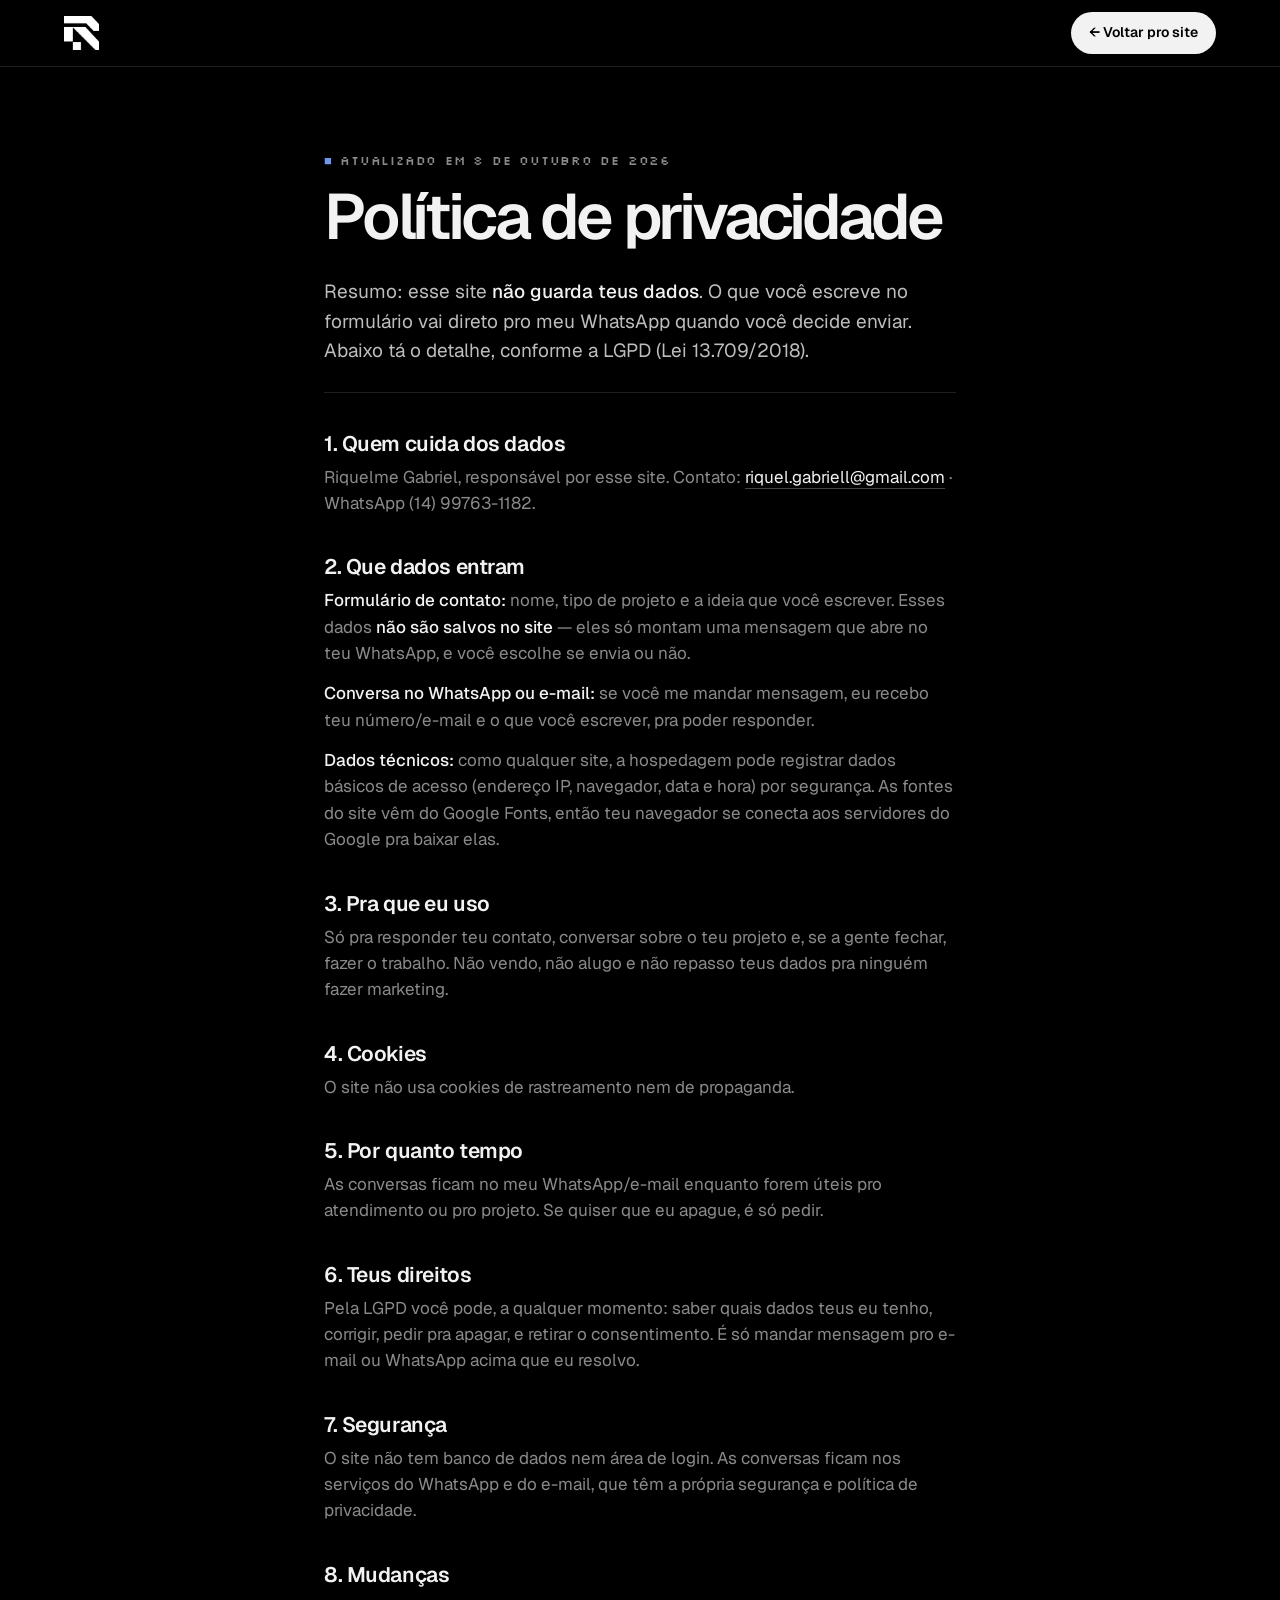
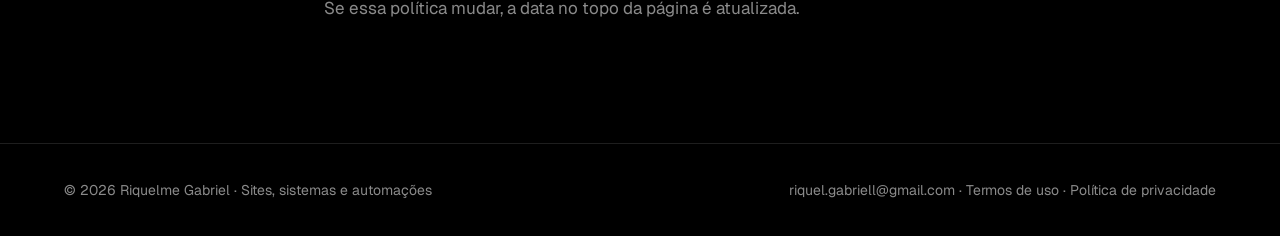
==== privacidade.html @ c4161db2 "Portfólio Riquelme Gabriel Co-Authored-By: Claude Opus 5.5 <noreply@anthropic.com>" ====
<!doctype html>
<html lang="pt-BR">
<head>
  <meta charset="utf-8">
  <meta name="viewport" content="width=device-width, initial-scale=1">
  <title>Política de privacidade — Riquelme Gabriel</title>
  <meta name="description" content="Como o site do Riquelme Gabriel trata teus dados.">
  <meta name="theme-color" content="#000000">
  <link rel="icon" href="assets/img/favicon.svg" type="image/svg+xml">
  <link rel="preconnect" href="https://fonts.googleapis.com">
  <link rel="preconnect" href="https://fonts.gstatic.com" crossorigin>
  <link href="https://fonts.googleapis.com/css2?family=Geist:wght@300;400;500;600;700&family=Silkscreen&display=swap" rel="stylesheet">
  <link rel="stylesheet" href="assets/css/style.css">
</head>
<body>
  <header class="nav rolou">
    <a class="nav__logo" href="index.html" aria-label="Riquelme Gabriel, voltar pro site">
      <img class="nav__marca" src="assets/img/logo-r.png" alt="" width="189" height="183">
    </a>
    <a class="btn btn--pequeno" href="index.html">← Voltar pro site</a>
  </header>

  <main class="legal">
    <p class="rotulo">Atualizado em 8 de outubro de 2026</p>
    <h1>Política de privacidade</h1>

    <p class="legal__intro">Resumo: esse site <b>não guarda teus dados</b>. O que você escreve no formulário vai direto pro meu WhatsApp quando você decide enviar. Abaixo tá o detalhe, conforme a LGPD (Lei 13.709/2018).</p>

    <h2>1. Quem cuida dos dados</h2>
    <p>Riquelme Gabriel, responsável por esse site. Contato: <a href="mailto:riquel.gabriell@gmail.com">riquel.gabriell@gmail.com</a> · WhatsApp (14) 99763-1182.</p>

    <h2>2. Que dados entram</h2>
    <p><b>Formulário de contato:</b> nome, tipo de projeto e a ideia que você escrever. Esses dados <b>não são salvos no site</b> — eles só montam uma mensagem que abre no teu WhatsApp, e você escolhe se envia ou não.</p>
    <p><b>Conversa no WhatsApp ou e-mail:</b> se você me mandar mensagem, eu recebo teu número/e-mail e o que você escrever, pra poder responder.</p>
    <p><b>Dados técnicos:</b> como qualquer site, a hospedagem pode registrar dados básicos de acesso (endereço IP, navegador, data e hora) por segurança. As fontes do site vêm do Google Fonts, então teu navegador se conecta aos servidores do Google pra baixar elas.</p>

    <h2>3. Pra que eu uso</h2>
    <p>Só pra responder teu contato, conversar sobre o teu projeto e, se a gente fechar, fazer o trabalho. Não vendo, não alugo e não repasso teus dados pra ninguém fazer marketing.</p>

    <h2>4. Cookies</h2>
    <p>O site não usa cookies de rastreamento nem de propaganda.</p>

    <h2>5. Por quanto tempo</h2>
    <p>As conversas ficam no meu WhatsApp/e-mail enquanto forem úteis pro atendimento ou pro projeto. Se quiser que eu apague, é só pedir.</p>

    <h2>6. Teus direitos</h2>
    <p>Pela LGPD você pode, a qualquer momento: saber quais dados teus eu tenho, corrigir, pedir pra apagar, e retirar o consentimento. É só mandar mensagem pro e-mail ou WhatsApp acima que eu resolvo.</p>

    <h2>7. Segurança</h2>
    <p>O site não tem banco de dados nem área de login. As conversas ficam nos serviços do WhatsApp e do e-mail, que têm a própria segurança e política de privacidade.</p>

    <h2>8. Mudanças</h2>
    <p>Se essa política mudar, a data no topo da página é atualizada.</p>
  </main>

  <footer class="rodape">
    <div class="rodape__linha">
      <p>© 2026 Riquelme Gabriel · Sites, sistemas e automações</p>
      <p><a href="mailto:riquel.gabriell@gmail.com">riquel.gabriell@gmail.com</a> · <a href="termos.html">Termos de uso</a> · <a href="privacidade.html">Política de privacidade</a></p>
    </div>
  </footer>
</body>
</html>
---- assets/css/style.css ----
/* ============================================================
   Portfólio Riquelme Gabriel
   Preto de verdade + branco. Azul só em detalhe pequeno.
   ============================================================ */
/* Fonte do nome: Agraham (demo, só uso pessoal — licença comercial em hishandstudio.com) */
@font-face {
  font-family: 'Agraham';
  src: url('../fonts/Agraham.otf') format('opentype');
  font-display: swap;
}
:root {
  --fundo: #000;
  --fundo-2: #0a0a0a;
  --fundo-3: #050505;
  --texto: #f2f2f2;
  --apagado: #8a8a8a;
  --linha: #1e1e1e;
  --azul: #6f98ec;        /* só detalhe */
  --azul-medio: #3a5fb0;
  --azul-escuro: #16233f;
  --raio: 20px;
  --lado: max(20px, 5vw);
  --pixel: 'Silkscreen', ui-monospace, monospace;
  --seta: url("data:image/svg+xml,%3Csvg xmlns='http://www.w3.org/2000/svg' viewBox='0 0 7 7' shape-rendering='crispEdges'%3E%3Cpath d='M3 0h1v1H3zM4 1h1v1H4zM5 2h1v1H5zM0 3h7v1H0zM5 4h1v1H5zM4 5h1v1H4zM3 6h1v1H3z'/%3E%3C/svg%3E");
  --zap: url("data:image/svg+xml,%3Csvg xmlns='http://www.w3.org/2000/svg' viewBox='0 0 9 7' shape-rendering='crispEdges'%3E%3Cpath d='M1 0h7v1H1zM0 1h1v5H0zM8 1h1v3H8zM2 4h6v1H2zM1 5h1v1H1zM2 2h1v1H2zM4 2h1v1H4zM6 2h1v1H6z'/%3E%3C/svg%3E");
}

*, *::before, *::after { box-sizing: border-box; }
html { scroll-behavior: smooth; -webkit-text-size-adjust: 100%; }
body {
  margin: 0;
  background: var(--fundo);
  color: var(--texto);
  font-family: 'Geist', system-ui, -apple-system, 'Segoe UI', sans-serif;
  font-size: 17px;
  line-height: 1.55;
  -webkit-font-smoothing: antialiased;
  overflow-x: hidden;
}
img { max-width: 100%; display: block; }
a { color: inherit; text-decoration: none; }
h1, h2, h3 { margin: 0; font-weight: 600; letter-spacing: -0.04em; line-height: 1; }
p { margin: 0; }
::selection { background: var(--texto); color: #000; }
:focus-visible { outline: 2px solid var(--texto); outline-offset: 3px; }

.sr-only {
  position: absolute; width: 1px; height: 1px; overflow: hidden;
  clip: rect(0 0 0 0); white-space: nowrap;
}

.rotulo {
  font-family: var(--pixel);
  font-size: 13px;
  letter-spacing: 0.06em;
  text-transform: uppercase;
  color: var(--apagado);
  margin-bottom: 18px;
}
.rotulo::before { content: '■ '; color: var(--azul); }

/* ---------- Botões ---------- */
.btn {
  display: inline-flex; align-items: center; gap: 12px;
  background: var(--texto);
  color: #000;
  font-weight: 600;
  border-radius: 999px;
  padding: 12px 20px;
  font-size: 15px;
  white-space: nowrap;
  transition: transform .25s, box-shadow .25s, background .25s;
}
.btn:hover { transform: translateY(-2px); background: #fff; box-shadow: 0 10px 40px -10px rgba(255, 255, 255, .35); }
.btn--pequeno { padding: 10px 18px; font-size: 14px; }
.btn--grande { padding: 18px 30px; font-size: 18px; }

.seta-pixel {
  width: 14px; height: 14px; display: inline-block;
  background: currentColor;
  -webkit-mask: var(--seta) center / contain no-repeat;
          mask: var(--seta) center / contain no-repeat;
  rotate: 90deg;
}
.pixel-zap {
  width: 22px; height: 18px; display: inline-block;
  background: currentColor;
  -webkit-mask: var(--zap) center / contain no-repeat;
          mask: var(--zap) center / contain no-repeat;
}

.tags { list-style: none; display: flex; flex-wrap: wrap; gap: 6px; margin: 0; padding: 0; }
.tags li {
  font-size: 12px; color: var(--apagado);
  border: 1px solid var(--linha); border-radius: 999px;
  padding: 4px 10px;
}
.tags--grandes li { font-size: 14px; padding: 8px 14px; color: var(--texto); }

/* ---------- Nav ---------- */
.nav {
  position: fixed; inset: 0 0 auto 0; z-index: 70;
  display: flex; align-items: center; justify-content: space-between; gap: 20px;
  padding: 16px var(--lado);
  transition: background .3s, border-color .3s, padding .3s;
  border-bottom: 1px solid transparent;
}
.nav.rolou {
  background: rgba(0, 0, 0, .75);
  backdrop-filter: blur(14px);
  -webkit-backdrop-filter: blur(14px);
  border-color: var(--linha);
  padding-block: 12px;
}
.nav__logo { display: flex; align-items: center; gap: 12px; font-weight: 500; }
.nav__marca { display: block; height: 34px; width: auto; }
.pixel-logo {
  font-family: var(--pixel);
  font-size: 15px;
  background: #111;
  color: var(--texto);
  border: 1px solid #262626;
  border-radius: 8px;
  padding: 4px 7px 5px;
  line-height: 1;
}
.nav__links { display: flex; gap: 32px; font-size: 15px; color: var(--apagado); }
.nav__links a { transition: color .2s; }
.nav__links a:hover { color: var(--texto); }

/* ---------- Hero ---------- */
.hero {
  position: relative;
  min-height: 100vh;
  min-height: 100svh;
  display: grid;
  place-items: center;
  overflow: hidden;
  padding: 110px var(--lado) 90px;
  background: #000;
}
/* mármore líquido em pontinhos (assets/js/hero-fundo.js) */
.hero__fundo {
  position: absolute; inset: 0; width: 100%; height: 100%;
  opacity: 0;
  image-rendering: pixelated;
  animation: aparecer-fundo 2.5s .3s ease-out forwards;
}
.hero::after {
  content: ''; position: absolute; inset: auto 0 0 0; height: 22%;
  background: linear-gradient(to bottom, transparent, #000);
  pointer-events: none;
}
.hero__conteudo { position: relative; z-index: 2; text-align: center; display: grid; justify-items: center; }

.selo {
  display: inline-flex; align-items: center; gap: 10px;
  font-family: var(--pixel); font-size: 12px; text-transform: uppercase; letter-spacing: .05em;
  color: var(--apagado);
  border: 1px solid var(--linha);
  background: rgba(10, 10, 10, .7);
  border-radius: 999px;
  padding: 8px 14px;
  margin-bottom: 34px;
  opacity: 0; animation: aparecer .8s .1s forwards;
}
.selo__ponto { width: 8px; height: 8px; background: #57d18a; animation: piscar 1.2s steps(1) infinite; }

/* Nome na fonte Agraham.
   "Riquelme" em cima, "Gabriel" embaixo, levemente deslocados */
.hero__titulo {
  display: grid;
  font-family: 'Agraham', 'Geist', serif;
  font-size: clamp(34px, 3.8vw, 56px);
  font-weight: 400;
  letter-spacing: 0;
  line-height: 1.3;
  row-gap: .4em;
  margin-top: 6px;
  color: #fff;
}
.hero__titulo .palavra { display: block; white-space: nowrap; }
.hero__titulo .palavra--1 { translate: -0.55em 0; }
.hero__titulo .palavra--2 { translate: 0.7em 0; }
/* cada letra só acende, fora de ordem (main.js) */
.hero__titulo .letra { opacity: 0; }
.hero__titulo .letra.on { opacity: 1; }
.hero__titulo .letra.brilho { animation: brilho-letra .9s ease-out; }

.hero__sub {
  margin-top: 30px;
  font-size: clamp(16px, 1.4vw, 19px);
  color: var(--apagado);
  max-width: 34em;
  opacity: 0; animation: aparecer .9s 1.35s forwards;
}
.hero__cta { position: relative; margin-top: 108px; display: inline-block; }
.hero__cta .btn { opacity: 0; pointer-events: none; }
.hero__cta .btn.on { opacity: 1; pointer-events: auto; }
.pixel-cortina { position: absolute; pointer-events: none; z-index: 3; }

.hero__rolar {
  position: absolute; z-index: 2; bottom: 28px; left: 50%; translate: -50% 0;
  width: 24px; height: 38px; border: 2px solid #2a2a2a; border-radius: 12px;
}
.hero__rolar span {
  position: absolute; left: 50%; top: 7px; width: 4px; height: 6px; translate: -50% 0;
  background: var(--texto);
  animation: rolar 1.6s steps(4) infinite;
}

/* ---------- Gigante ---------- */
.gigante {
  padding: 14vh 0 6vh;
  overflow: hidden;
  font-size: clamp(76px, 17vw, 300px);
  font-weight: 700;
  letter-spacing: -0.07em;
  line-height: .9;
}
.gigante__linha { width: max-content; margin-inline: auto; white-space: nowrap; will-change: transform; }
/* "trabalho" vazado, só o contorno */
.gigante__linha--azul {
  color: transparent;
  -webkit-text-stroke: 1.5px #cfcfcf;
}

/* ---------- Projetos ---------- */
.projetos {
  display: grid;
  grid-template-columns: minmax(0, .8fr) minmax(0, 1.25fr);
  gap: 6vw;
  padding: 10vh var(--lado) 16vh;
}
.projetos__texto { position: sticky; top: 160px; align-self: start; }
.projetos__texto h2 { font-size: clamp(40px, 4.6vw, 72px); margin-bottom: 24px; }
.projetos__texto > p:not(.rotulo) { color: var(--apagado); max-width: 26em; }
.projetos__contador {
  margin-top: 48px !important;
  font-family: var(--pixel); font-size: 15px; color: #3a3a3a !important;
}
.projetos__contador b { color: var(--texto); font-weight: 400; font-size: 44px; }

.projetos__lista { display: grid; gap: 14vh; }

/* card: cantos retos, número + tags em cima, imagem de ponta a ponta, título embaixo */
.card {
  position: sticky;
  top: calc(150px + var(--i) * 16px);
  background: var(--fundo-2);
  border: 1px solid var(--linha);
  border-radius: 0;
  transform-origin: 50% 0;
  transform: scale(calc(1 - var(--cobre, 0) * .06));
  filter: brightness(calc(1 - var(--cobre, 0) * .55));
  box-shadow: 0 -24px 60px -10px rgba(0, 0, 0, .9);
}
.card__topo {
  display: flex; align-items: center; justify-content: space-between; gap: 16px;
  padding: 14px 18px;
  border-bottom: 1px solid var(--linha);
}
.card__num { font-family: var(--pixel); font-size: 13px; color: var(--apagado); }
.card__topo .tags li { border-radius: 0; }
.card__img { overflow: hidden; background: #000; border-bottom: 1px solid var(--linha); }
.card img {
  width: 100%; height: auto; aspect-ratio: 16 / 10; max-height: 50vh;
  object-fit: cover; object-position: top;
  transition: transform .8s cubic-bezier(.2, .8, .2, 1);
}
.card:hover img { transform: scale(1.03); }
.card__base {
  display: flex; justify-content: space-between; align-items: flex-end; gap: 24px;
  padding: 20px 18px 22px;
}
.card__base h3 { font-size: 28px; margin-bottom: 8px; }
.card__base h3 small { font-size: 14px; color: var(--apagado); font-weight: 400; letter-spacing: 0; }
.card__base p { color: var(--apagado); font-size: 15px; max-width: 34em; }
.card__seta {
  flex-shrink: 0;
  width: 48px; height: 48px;
  display: grid; place-items: center;
  border: 1px solid var(--linha);
  font-size: 20px;
  transition: background .25s, color .25s, border-color .25s;
}
.card:hover .card__seta { background: var(--texto); color: #000; border-color: var(--texto); }

.card--cta::before {
  content: ''; position: absolute; inset: 0; pointer-events: none;
  background-image:
    linear-gradient(rgba(255, 255, 255, .045) 1px, transparent 1px),
    linear-gradient(90deg, rgba(255, 255, 255, .045) 1px, transparent 1px);
  background-size: 24px 24px;
  mask-image: linear-gradient(to top left, #000, transparent 70%);
}
.card__cta { position: relative; padding: clamp(32px, 6vw, 72px); min-height: min(64vh, 620px); display: grid; align-content: center; justify-items: start; }
.card__cta h3 { font-size: clamp(40px, 5vw, 76px); letter-spacing: -0.055em; margin-bottom: 22px; }
.card__cta p:not(.rotulo) { color: var(--apagado); max-width: 30em; margin-bottom: 34px; }

/* ---------- Ideias (anima sozinha quando aparece) ---------- */
.ideias { position: relative; }
.ideias__palco {
  display: grid;
  gap: 7vh;
  padding: 18vh var(--lado) 12vh;
}
.ideias__palco > .rotulo { margin-bottom: -7vh; }
.ideias__titulo { font-size: clamp(36px, 5.4vw, 86px); letter-spacing: -0.055em; max-width: 15em; }
.ideias__titulo .p { color: #1f1f1f; transition: color .4s; }
.ideias__titulo .p.on { color: var(--texto); }
.ideias__titulo .p--azul.on { color: #9a9a9a; }

.ideias__cena {
  display: grid;
  grid-template-columns: minmax(0, .8fr) auto minmax(0, 1.5fr);
  align-items: center;
  gap: 3vw;
}
.nota {
  background: #0d0d0d;
  border: 1px solid #262626;
  border-radius: 14px;
  padding: 18px 22px 26px;
  rotate: -3deg;
  box-shadow: 0 30px 60px -20px rgba(0, 0, 0, .9);
}
.nota__cab { font-family: var(--pixel); font-size: 12px; color: var(--apagado); margin-bottom: 14px; }
.nota__texto { font-size: clamp(18px, 1.7vw, 24px); line-height: 1.35; min-height: 4.2em; letter-spacing: -0.01em; }
.nota__texto::after {
  content: ''; display: inline-block; width: .5em; height: 1em; margin-left: 2px;
  background: var(--texto); vertical-align: -0.15em;
  animation: piscar 1s steps(1) infinite;
}

.ideias__seta {
  width: 64px; height: 64px;
  background: var(--texto);
  -webkit-mask: var(--seta) center / contain no-repeat;
          mask: var(--seta) center / contain no-repeat;
  opacity: 0; translate: -20px 0;
  transition: opacity .3s steps(3), translate .4s steps(4);
}
.ideias__seta.on { opacity: 1; translate: 0 0; }

.mock {
  position: relative;
  background: #0a0a0a;
  border: 1px solid var(--linha);
  border-radius: 16px;
  overflow: hidden;
  box-shadow: 0 40px 100px -30px rgba(0, 0, 0, .9);
  font-family: 'Geist', sans-serif;
}
.mock [data-passo] {
  opacity: 0;
  clip-path: inset(0 100% 0 0);
  transition: clip-path .45s steps(7), opacity .05s;
}
.mock [data-passo].on { opacity: 1; clip-path: inset(0 0 0 0); }
.mock__vazio {
  position: absolute; inset: 0; display: grid; place-items: center;
  font-family: var(--pixel); font-size: 13px; color: #3a3a3a;
  transition: opacity .2s steps(2);
}
.mock:has(.mock__barra.on) .mock__vazio { opacity: 0; }
.mock__barra { display: flex; align-items: center; gap: 6px; padding: 10px 14px; background: #111; font-size: 12px; color: #666; }
.mock__barra i { width: 9px; height: 9px; border-radius: 50%; background: #2a2a2a; }
.mock__barra span { margin-left: 12px; background: #1a1a1a; padding: 3px 12px; border-radius: 6px; }
.mock__corpo { background: #f4f5f7; color: #0b0b0b; padding: 18px 22px 22px; display: grid; gap: 18px; }
.mock__nav { display: flex; align-items: center; gap: 14px; font-size: 14px; }
.mock__nav b { margin-right: auto; letter-spacing: -0.02em; }
.mock__nav span { width: 46px; height: 7px; border-radius: 4px; background: #d9dbe0; }
.mock__nav em { font-style: normal; font-size: 12px; font-weight: 600; background: #0b0b0b; color: #fff; padding: 6px 12px; border-radius: 999px; }
.mock__hero { display: grid; grid-template-columns: 1.1fr 1fr; gap: 18px; align-items: center; }
.mock__h { font-size: clamp(18px, 1.9vw, 28px); font-weight: 650; letter-spacing: -0.045em; line-height: 1.05; margin-bottom: 10px; }
.mock__p { font-size: 12px; color: #5b5f68; margin-bottom: 14px; max-width: 22em; }
.mock__btn { display: inline-block; background: var(--azul-medio); color: #fff; font-size: 12px; font-weight: 600; padding: 8px 16px; border-radius: 999px; }
.mock__agenda { background: #fff; border: 1px solid #e3e5ea; border-radius: 12px; padding: 12px; box-shadow: 0 10px 30px -14px rgba(0, 0, 0, .25); }
.mock__agenda p { font-size: 11px; font-weight: 600; margin-bottom: 8px; }
.mock__dias { display: grid; grid-template-columns: repeat(7, 1fr); gap: 4px; margin-bottom: 10px; }
.mock__dias i { aspect-ratio: 1; border-radius: 4px; background: #eef0f4; }
.mock__dias i.x { background: repeating-linear-gradient(45deg, #eef0f4 0 3px, #dfe2e8 3px 5px); }
.mock__dias i.sel { background: var(--azul-medio); }
.mock__horas { display: flex; gap: 4px; }
.mock__horas span { flex: 1; text-align: center; font-size: 10px; border: 1px solid #e3e5ea; border-radius: 6px; padding: 4px 0; }
.mock__horas .sel { background: #0b0b0b; color: #fff; border-color: #0b0b0b; }
.mock__cards { display: grid; grid-template-columns: repeat(3, 1fr); gap: 10px; }
.mock__cards span { height: 54px; border-radius: 10px; background: #e7e9ee; }
.mock__cards span:nth-child(2) { background: #dfe3ec; }

/* automação: avisos que pipocam por cima do site do exemplo */
.mock__auto {
  position: absolute; right: 14px; bottom: 14px; z-index: 2;
  display: grid; gap: 8px; width: min(300px, 70%);
}
.mock__toast {
  display: flex; align-items: center; gap: 10px;
  background: rgba(12, 12, 12, .94);
  border: 1px solid #2a2a2a;
  border-radius: 12px;
  padding: 10px 12px;
  color: var(--texto);
  box-shadow: 0 18px 40px -12px rgba(0, 0, 0, .8);
}
.mock__toast b { display: block; font-size: 12px; font-weight: 600; }
.mock__toast p { font-size: 11px; color: var(--apagado); line-height: 1.35; }
.mock__ico { flex-shrink: 0; width: 26px; height: 26px; border-radius: 7px; background: var(--azul-medio); position: relative; }
.mock__ico::after { content: ''; position: absolute; inset: 9px; background: #fff; }
.mock__toast--zap .mock__ico { background: #1f8f57; color: #fff; }
.mock__toast--zap .mock__ico::after { display: none; }
.mock .mock__ico.pixel-zap { -webkit-mask: none; mask: none; }

.ideias__rodape { display: flex; justify-content: space-between; align-items: flex-end; gap: 32px; }
.ideias__rodape p { color: var(--apagado); max-width: 36em; }
.ideias__rodape p b { color: var(--texto); font-weight: 500; }

/* ---------- Contato ---------- */
.contato {
  display: grid;
  grid-template-columns: minmax(0, 1fr) minmax(0, 1fr);
  gap: 6vw;
  align-items: center;
  padding: 18vh var(--lado) 12vh;
}
.contato__texto h2 { font-size: clamp(42px, 5.2vw, 82px); letter-spacing: -0.055em; margin-bottom: 24px; }
.contato__texto > p:not(.rotulo) { color: var(--apagado); max-width: 26em; margin-bottom: 36px; }
.contato__direto {
  display: inline-flex; align-items: center; gap: 12px;
  font-size: 20px; font-weight: 500;
  border-bottom: 1px solid var(--linha); padding-bottom: 6px;
  transition: color .2s, border-color .2s;
}
.contato__direto .pixel-zap { color: var(--apagado); }
.contato__direto:hover { border-color: var(--texto); }

.contato__form {
  background: var(--fundo-2);
  border: 1px solid var(--linha);
  border-radius: var(--raio);
  padding: clamp(22px, 3vw, 34px);
  display: grid; gap: 22px;
}
.campo { display: grid; gap: 8px; border: 0; margin: 0; padding: 0; min-width: 0; }
.campo > span, .campo legend { font-size: 14px; color: var(--apagado); padding: 0; margin-bottom: 8px; }
.campo > span { margin-bottom: 0; }
.campo em { font-style: normal; color: #555; }
.campo input, .campo textarea {
  font: inherit; font-size: 16px; color: var(--texto);
  background: var(--fundo-3);
  border: 1px solid var(--linha);
  border-radius: 14px;
  padding: 14px 16px;
  resize: vertical;
  transition: border-color .2s;
}
.campo input::placeholder, .campo textarea::placeholder { color: #474747; }
.campo input:focus, .campo textarea:focus { outline: none; border-color: #555; }
.opcoes { display: flex; flex-wrap: wrap; gap: 8px; }
.opcoes label { cursor: pointer; }
.opcoes input { position: absolute; opacity: 0; pointer-events: none; }
.opcoes span {
  display: inline-block; font-size: 14px;
  border: 1px solid var(--linha); border-radius: 999px;
  padding: 9px 16px;
  transition: background .2s, color .2s, border-color .2s;
}
.opcoes label:hover span { border-color: #3a3a3a; }
.opcoes input:checked + span { background: var(--texto); color: #000; border-color: var(--texto); }
.opcoes input:focus-visible + span { outline: 2px solid var(--texto); outline-offset: 2px; }

/* Arraste pra enviar */
.arrastar {
  position: relative;
  height: 64px;
  border-radius: 999px;
  background: var(--fundo-3);
  border: 1px solid var(--linha);
  display: grid; place-items: center;
  overflow: hidden;
  user-select: none;
}
.arrastar::before {
  content: ''; position: absolute; inset: 0 auto 0 0;
  width: calc(var(--x) + 62px);
  background: linear-gradient(90deg, rgba(255, 255, 255, .03), rgba(255, 255, 255, .14));
  border-radius: inherit;
  transition: width .35s;
}
.arrastar__puxador {
  position: absolute; left: 4px; top: 4px;
  width: 54px; height: 54px; border-radius: 50%;
  border: 0; cursor: grab;
  background: var(--texto); color: #000;
  display: grid; place-items: center;
  transform: translateX(var(--x));
  transition: transform .35s cubic-bezier(.3, 1.4, .5, 1);
  touch-action: none;
  z-index: 2;
  box-shadow: 0 0 30px rgba(255, 255, 255, .15);
}
.arrastando .arrastar__puxador, .arrastando::before { transition: none; }
.arrastando .arrastar__puxador { cursor: grabbing; }
.arrastar__texto {
  font-size: 15px; letter-spacing: .02em;
  opacity: calc(1 - var(--p) * 1.6);
  background: linear-gradient(90deg, #4a4a4a 0%, #d6d6d6 50%, #4a4a4a 100%);
  background-size: 200% 100%;
  -webkit-background-clip: text; background-clip: text; color: transparent;
  animation: brilho 2.4s linear infinite;
  padding-left: 30px;
}
.arrastar__ok { position: absolute; opacity: 0; font-weight: 600; color: var(--texto); }
.arrastar.enviado .arrastar__texto { opacity: 0; }
.arrastar.enviado .arrastar__ok { opacity: 1; }

/* ---------- Rodapé ---------- */
.rodape { padding: 4vh var(--lado) 34px; border-top: 1px solid var(--linha); overflow: hidden; }
.rodape__marca {
  font-family: var(--pixel);
  font-size: clamp(56px, 15.5vw, 280px);
  line-height: .9;
  width: max-content;
  margin: 14vh auto 5vh;
  background: linear-gradient(180deg, var(--azul) 0%, var(--azul-medio) 55%, var(--azul-escuro) 100%);
  -webkit-background-clip: text; background-clip: text; color: transparent;
  letter-spacing: -0.02em;
}
.rodape__linha { display: flex; justify-content: space-between; gap: 10px 24px; flex-wrap: wrap; color: var(--apagado); font-size: 14px; }
.rodape__linha a:hover { color: var(--texto); }

/* ---------- Mascote ---------- */
.mascote {
  position: absolute; left: 0; top: 0; z-index: 60;
  padding: 0; border: 0; background: none; cursor: pointer;
  opacity: 0; pointer-events: none;
  will-change: transform;
}
.mascote.visivel { opacity: 1; pointer-events: auto; }
.mascote__corpo { display: block; transform-origin: 50% 100%; }
.mascote canvas {
  display: block;
  image-rendering: pixelated;
  image-rendering: crisp-edges;
  transform-origin: 50% 100%;
  animation: respira 1.1s steps(1) infinite;
  filter: drop-shadow(0 6px 6px rgba(0, 0, 0, .45));
}
.mascote.pousou canvas { animation: respira 1.1s steps(1) infinite, amassar .32s ease-out; }
.mascote.feliz .mascote__corpo { animation: pulinho .45s ease-out; }
.mascote__balao {
  position: absolute; bottom: 64%; left: calc(100% + 8px);
  transform-origin: 0 100%;
  font-family: var(--pixel); font-size: 12px; line-height: 1.2; text-transform: lowercase;
  color: #000; background: #fff;
  padding: 7px 11px;
  white-space: nowrap;
  box-shadow: 0 -3px 0 0 #fff, 0 3px 0 0 #fff, -3px 0 0 0 #fff, 3px 0 0 0 #fff;
  opacity: 0; scale: .6;
  pointer-events: none;
}
.mascote__balao::after {
  content: ''; position: absolute; top: 100%; left: 0; translate: -3px 3px;
  width: 6px; height: 6px; background: #fff;
  box-shadow: -3px 3px 0 #fff;
}
.balao-esq .mascote__balao { left: auto; right: calc(100% + 8px); transform-origin: 100% 100%; }
.balao-esq .mascote__balao::after { left: auto; right: 0; translate: 3px 3px; box-shadow: 3px 3px 0 #fff; }
.mascote__balao.on { animation: balao .3s steps(3) forwards; }

/* ---------- Aparecer ao rolar ---------- */
.surge { opacity: 0; translate: 0 40px; transition: opacity .8s, translate .8s cubic-bezier(.2, .8, .2, 1); }
.surge.visto { opacity: 1; translate: 0 0; }
.contato__form.surge { transition-delay: .12s; }

/* ---------- Animações ---------- */
@keyframes aparecer { from { opacity: 0; translate: 0 14px; } to { opacity: 1; translate: 0 0; } }
@keyframes aparecer-fundo { to { opacity: 1; } }
@keyframes brilho-letra {
  35% { text-shadow: 0 0 14px rgba(160, 190, 255, .85), 0 0 34px rgba(111, 152, 236, .45); color: #eaf1ff; }
}
@keyframes piscar { 50% { opacity: 0; } }
@keyframes rolar { 0% { translate: -50% 0; opacity: 1; } 100% { translate: -50% 14px; opacity: 0; } }
@keyframes brilho { to { background-position: -200% 0; } }
@keyframes respira { 50% { translate: 0 -2px; } }
@keyframes amassar { 0% { scale: 1.18 .78; } 55% { scale: .94 1.06; } 100% { scale: 1 1; } }
@keyframes pulinho { 40% { translate: 0 -18px; } }
@keyframes balao { 0% { opacity: 1; scale: .6; } 100% { opacity: 1; scale: 1; } }

/* ---------- Responsivo ---------- */
@media (max-width: 900px) {
  .nav__links { display: none; }
  .so-desk { display: none; }
  .projetos { grid-template-columns: 1fr; gap: 48px; }
  .projetos__texto { position: static; }
  .projetos__contador { display: none; }
  .projetos__lista { gap: 8vh; }
  .card { top: calc(84px + var(--i) * 10px); }
  .card__cta { min-height: 380px; }
  .ideias__palco { padding-top: 12vh; padding-bottom: 4vh; gap: 5vh; }
  .ideias__palco > .rotulo { margin-bottom: -5vh; }
  .ideias__cena { grid-template-columns: 1fr; gap: 18px; }
  .ideias__seta { justify-self: center; width: 40px; height: 40px; rotate: 90deg; translate: 0 -10px; }
  .ideias__seta.on { translate: 0 0; }
  .nota { padding: 14px 16px 16px; }
  .nota__texto { min-height: 0; font-size: 17px; }
  .mock__hero { grid-template-columns: 1fr; }
  .mock__agenda, .mock__cards { display: none; }
  .mock__auto { position: static; width: auto; padding: 10px; background: #f4f5f7; }
  .ideias__rodape { flex-direction: column; align-items: flex-start; gap: 18px; }
  .contato { grid-template-columns: 1fr; gap: 48px; padding-top: 8vh; }
}
@media (max-width: 520px) {
  body { font-size: 16px; }
  .nav .btn { padding: 9px 14px; font-size: 13px; }
  .nav__nome { display: none; }
  .card__topo { padding: 12px 14px; }
  .card__topo .tags li:nth-child(n+3) { display: none; }
  .card__base { padding: 16px 14px 18px; gap: 14px; }
  .card__base h3 { font-size: 22px; }
  .card__seta { width: 40px; height: 40px; }
  .mascote__balao { font-size: 11px; white-space: normal; width: max-content; max-width: 140px; }
}

@media (prefers-reduced-motion: reduce) {
  *, *::before, *::after { animation-duration: .01ms !important; animation-iteration-count: 1 !important; transition-duration: .01ms !important; }
  html { scroll-behavior: auto; }
}

/* ---------- Páginas de termos e privacidade ---------- */
.legal { max-width: 760px; margin: 0 auto; padding: 150px var(--lado) 12vh; }
.legal h1 { font-size: clamp(38px, 5vw, 64px); letter-spacing: -0.05em; line-height: 1.02; margin: 14px 0 28px; }
.legal h2 { font-size: 21px; letter-spacing: -0.02em; margin: 40px 0 10px; }
.legal p { color: var(--apagado); margin-bottom: 14px; }
.legal p b { color: var(--texto); font-weight: 500; }
.legal a { color: var(--texto); border-bottom: 1px solid #444; }
.legal a:hover { border-color: var(--texto); }
.legal__intro { font-size: 19px; color: #bdbdbd !important; padding-bottom: 26px; border-bottom: 1px solid var(--linha); }
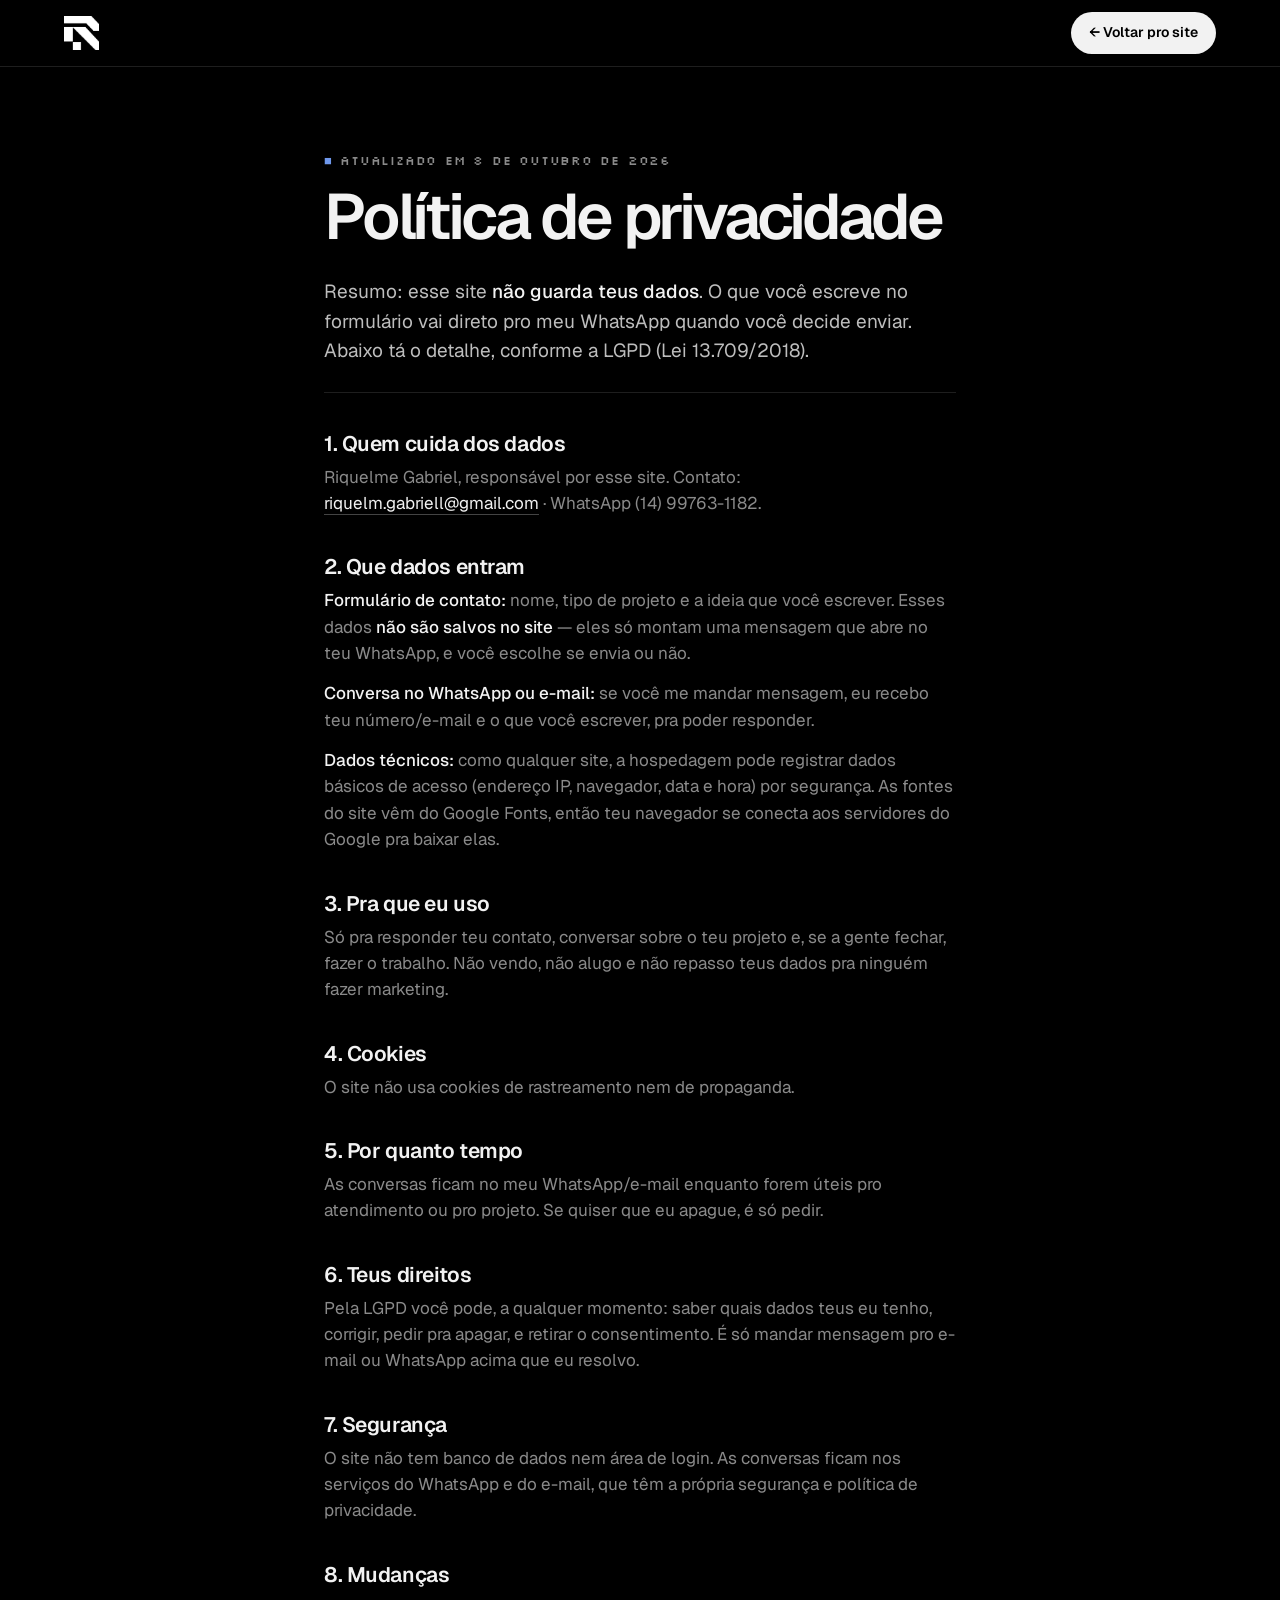
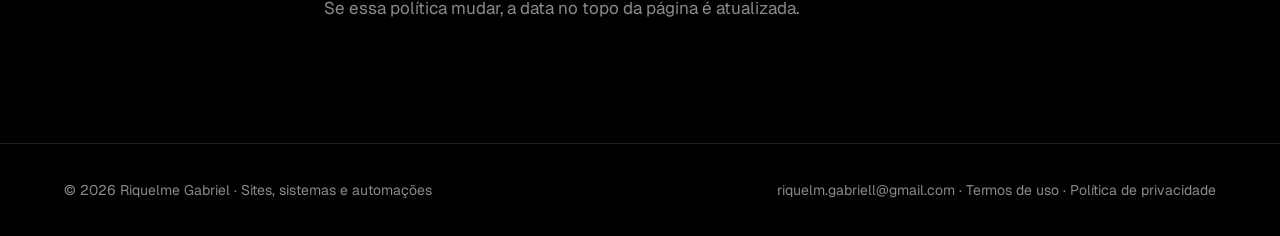
==== commit 19272db6: "Lapidação: rodapé, e-mail, falas do boneco, animação do CTA e ajustes no celular Co-Authored-By: Cla" ====
--- a/privacidade.html
+++ b/privacidade.html
@@ -27,7 +27,7 @@
     <p class="legal__intro">Resumo: esse site <b>não guarda teus dados</b>. O que você escreve no formulário vai direto pro meu WhatsApp quando você decide enviar. Abaixo tá o detalhe, conforme a LGPD (Lei 13.709/2018).</p>
 
     <h2>1. Quem cuida dos dados</h2>
-    <p>Riquelme Gabriel, responsável por esse site. Contato: <a href="mailto:riquel.gabriell@gmail.com">riquel.gabriell@gmail.com</a> · WhatsApp (14) 99763-1182.</p>
+    <p>Riquelme Gabriel, responsável por esse site. Contato: <a href="mailto:riquelm.gabriell@gmail.com">riquelm.gabriell@gmail.com</a> · WhatsApp (14) 99763-1182.</p>
 
     <h2>2. Que dados entram</h2>
     <p><b>Formulário de contato:</b> nome, tipo de projeto e a ideia que você escrever. Esses dados <b>não são salvos no site</b> — eles só montam uma mensagem que abre no teu WhatsApp, e você escolhe se envia ou não.</p>
@@ -56,7 +56,7 @@
   <footer class="rodape">
     <div class="rodape__linha">
       <p>© 2026 Riquelme Gabriel · Sites, sistemas e automações</p>
-      <p><a href="mailto:riquel.gabriell@gmail.com">riquel.gabriell@gmail.com</a> · <a href="termos.html">Termos de uso</a> · <a href="privacidade.html">Política de privacidade</a></p>
+      <p><a href="mailto:riquelm.gabriell@gmail.com">riquelm.gabriell@gmail.com</a> · <a href="termos.html">Termos de uso</a> · <a href="privacidade.html">Política de privacidade</a></p>
     </div>
   </footer>
 </body>
--- a/assets/css/style.css
+++ b/assets/css/style.css
@@ -296,6 +296,24 @@
 }
 .card__cta { position: relative; padding: clamp(32px, 6vw, 72px); min-height: min(64vh, 620px); display: grid; align-content: center; justify-items: start; }
 .card__cta h3 { font-size: clamp(40px, 5vw, 76px); letter-spacing: -0.055em; margin-bottom: 22px; }
+/* CTA: um brilho passa devagar pelo título de tempos em tempos... */
+.card__cta h3 {
+  background: linear-gradient(105deg, var(--texto) 42%, #ffffff 47%, #b9cdf6 50%, #ffffff 53%, var(--texto) 58%);
+  background-size: 260% 100%;
+  background-position: 100% 0;
+  -webkit-background-clip: text; background-clip: text; color: transparent;
+}
+.card__cta.on h3 { animation: cta-brilho 5.5s ease-in-out .9s infinite; }
+/* ...e um sublinhado azul em pixel se desenha embaixo de "o seu." */
+.cta__seu { position: relative; display: inline-block; }
+.cta__seu::after {
+  content: ''; position: absolute; left: 0; right: .12em; bottom: -.04em; height: .085em;
+  background: var(--azul);
+  transform: scaleX(0); transform-origin: 0 50%;
+  transition: transform .7s steps(9) .35s;
+}
+.card__cta.on .cta__seu::after { transform: scaleX(1); }
+@keyframes cta-brilho { 0% { background-position: 100% 0; } 35%, 100% { background-position: 0% 0; } }
 .card__cta p:not(.rotulo) { color: var(--apagado); max-width: 30em; margin-bottom: 34px; }
 
 /* ---------- Ideias (anima sozinha quando aparece) ---------- */
@@ -526,8 +544,13 @@
   -webkit-background-clip: text; background-clip: text; color: transparent;
   letter-spacing: -0.02em;
 }
-.rodape__linha { display: flex; justify-content: space-between; gap: 10px 24px; flex-wrap: wrap; color: var(--apagado); font-size: 14px; }
+.rodape__linha { display: flex; justify-content: space-between; gap: 10px 24px; flex-wrap: wrap; color: var(--apagado); font-size: 14px; align-items: center; }
 .rodape__linha a:hover { color: var(--texto); }
+/* e-mail e WhatsApp juntos, e-mail em destaque */
+.rodape__contato { display: flex; flex-wrap: wrap; align-items: center; gap: 6px 18px; }
+.rodape__contato a { color: var(--texto); }
+.rodape__contato a:first-child { font-weight: 500; border-bottom: 1px solid #444; padding-bottom: 1px; }
+.rodape__contato a + a { color: var(--apagado); }
 
 /* ---------- Mascote ---------- */
 .mascote {
@@ -597,6 +620,7 @@
   .projetos__lista { gap: 8vh; }
   .card { top: calc(84px + var(--i) * 10px); }
   .card__cta { min-height: 380px; }
+  .rodape__linha { flex-direction: column; align-items: flex-start; gap: 14px; }
   .ideias__palco { padding-top: 12vh; padding-bottom: 4vh; gap: 5vh; }
   .ideias__palco > .rotulo { margin-bottom: -5vh; }
   .ideias__cena { grid-template-columns: 1fr; gap: 18px; }
@@ -619,7 +643,16 @@
   .card__base { padding: 16px 14px 18px; gap: 14px; }
   .card__base h3 { font-size: 22px; }
   .card__seta { width: 40px; height: 40px; }
-  .mascote__balao { font-size: 11px; white-space: normal; width: max-content; max-width: 140px; }
+  .mascote__balao { font-size: 11px; white-space: normal; width: max-content; max-width: 160px; }
+}
+
+@media (max-width: 720px) {
+  .mascote__balao,
+  .balao-esq .mascote__balao { bottom: calc(100% + 12px); left: 0; right: auto; transform-origin: 0 100%; }
+  .balao-esq .mascote__balao { left: auto; right: 0; transform-origin: 100% 100%; }
+  .mascote__balao::after,
+  .balao-esq .mascote__balao::after { left: 14px; right: auto; translate: 0 3px; box-shadow: none; }
+  .balao-esq .mascote__balao::after { left: auto; right: 14px; }
 }
 
 @media (prefers-reduced-motion: reduce) {
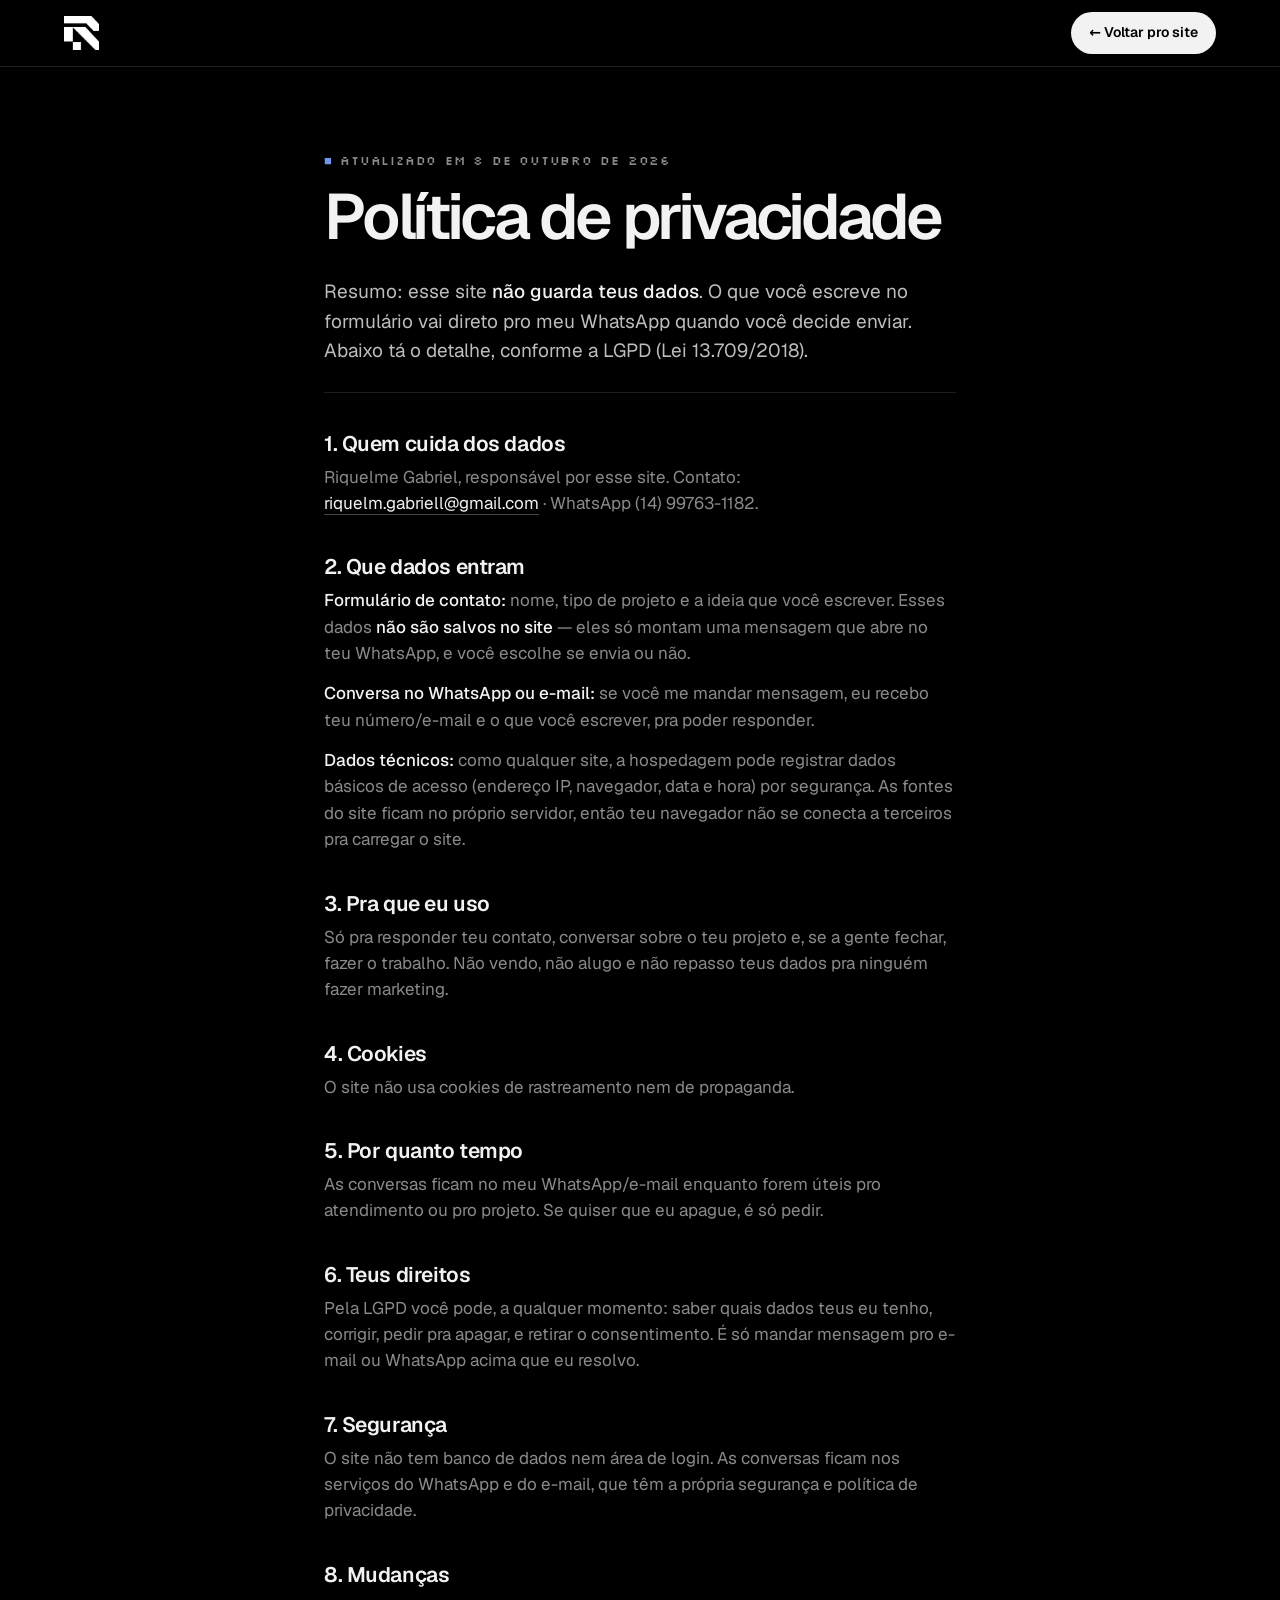
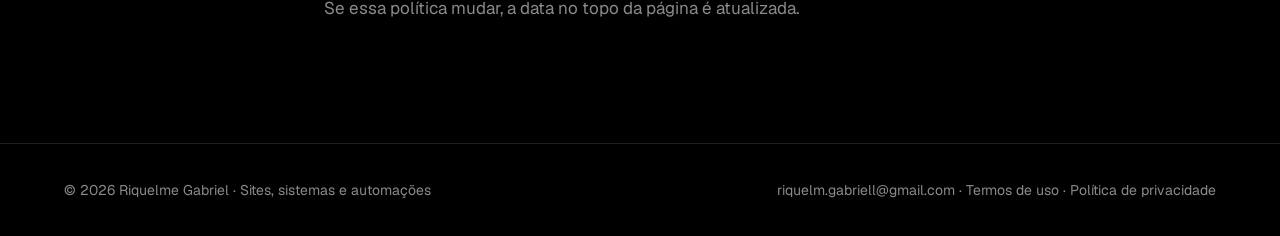
==== commit 4bfc9928: "Auditoria: cabeçalhos de segurança (CSP), fontes locais, imagens menores, SEO (canonical, og, sitema" ====
--- a/privacidade.html
+++ b/privacidade.html
@@ -6,10 +6,8 @@
   <title>Política de privacidade — Riquelme Gabriel</title>
   <meta name="description" content="Como o site do Riquelme Gabriel trata teus dados.">
   <meta name="theme-color" content="#000000">
+  <link rel="canonical" href="https://riquelmegabriel.vercel.app/privacidade.html">
   <link rel="icon" href="assets/img/favicon.svg" type="image/svg+xml">
-  <link rel="preconnect" href="https://fonts.googleapis.com">
-  <link rel="preconnect" href="https://fonts.gstatic.com" crossorigin>
-  <link href="https://fonts.googleapis.com/css2?family=Geist:wght@300;400;500;600;700&family=Silkscreen&display=swap" rel="stylesheet">
   <link rel="stylesheet" href="assets/css/style.css">
 </head>
 <body>
@@ -32,7 +30,7 @@
     <h2>2. Que dados entram</h2>
     <p><b>Formulário de contato:</b> nome, tipo de projeto e a ideia que você escrever. Esses dados <b>não são salvos no site</b> — eles só montam uma mensagem que abre no teu WhatsApp, e você escolhe se envia ou não.</p>
     <p><b>Conversa no WhatsApp ou e-mail:</b> se você me mandar mensagem, eu recebo teu número/e-mail e o que você escrever, pra poder responder.</p>
-    <p><b>Dados técnicos:</b> como qualquer site, a hospedagem pode registrar dados básicos de acesso (endereço IP, navegador, data e hora) por segurança. As fontes do site vêm do Google Fonts, então teu navegador se conecta aos servidores do Google pra baixar elas.</p>
+    <p><b>Dados técnicos:</b> como qualquer site, a hospedagem pode registrar dados básicos de acesso (endereço IP, navegador, data e hora) por segurança. As fontes do site ficam no próprio servidor, então teu navegador não se conecta a terceiros pra carregar o site.</p>
 
     <h2>3. Pra que eu uso</h2>
     <p>Só pra responder teu contato, conversar sobre o teu projeto e, se a gente fechar, fazer o trabalho. Não vendo, não alugo e não repasso teus dados pra ninguém fazer marketing.</p>
--- a/assets/css/style.css
+++ b/assets/css/style.css
@@ -2,6 +2,11 @@
    Portfólio Riquelme Gabriel
    Preto de verdade + branco. Azul só em detalhe pequeno.
    ============================================================ */
+/* Fontes Geist e Silkscreen auto-hospedadas (sem Google Fonts) */
+@font-face{font-family:'Geist';font-style:normal;font-weight:300 700;font-display:swap;src:url('../fonts/geist-latin-ext.woff2') format('woff2');unicode-range:U+0100-02BA,U+02BD-02C5,U+02C7-02CC,U+02CE-02D7,U+02DD-02FF,U+0304,U+0308,U+0329,U+1D00-1DBF,U+1E00-1E9F,U+1EF2-1EFF,U+2020,U+20A0-20AB,U+20AD-20C4,U+2113,U+2C60-2C7F,U+A720-A7FF}
+@font-face{font-family:'Geist';font-style:normal;font-weight:300 700;font-display:swap;src:url('../fonts/geist-latin.woff2') format('woff2');unicode-range:U+0000-00FF,U+0131,U+0152-0153,U+02BB-02BC,U+02C6,U+02DA,U+02DC,U+0304,U+0308,U+0329,U+2000-206F,U+20AC,U+2122,U+2191,U+2193,U+2212,U+2215,U+FEFF,U+FFFD}
+@font-face{font-family:'Silkscreen';font-style:normal;font-weight:400;font-display:swap;src:url('../fonts/silkscreen-latin-ext.woff2') format('woff2');unicode-range:U+0100-02BA,U+02BD-02C5,U+02C7-02CC,U+02CE-02D7,U+02DD-02FF,U+0304,U+0308,U+0329,U+1D00-1DBF,U+1E00-1E9F,U+1EF2-1EFF,U+2020,U+20A0-20AB,U+20AD-20C4,U+2113,U+2C60-2C7F,U+A720-A7FF}
+@font-face{font-family:'Silkscreen';font-style:normal;font-weight:400;font-display:swap;src:url('../fonts/silkscreen-latin.woff2') format('woff2');unicode-range:U+0000-00FF,U+0131,U+0152-0153,U+02BB-02BC,U+02C6,U+02DA,U+02DC,U+0304,U+0308,U+0329,U+2000-206F,U+20AC,U+2122,U+2191,U+2193,U+2212,U+2215,U+FEFF,U+FFFD}
 /* Fonte do nome: Agraham (demo, só uso pessoal — licença comercial em hishandstudio.com) */
 @font-face {
   font-family: 'Agraham';
@@ -192,7 +197,7 @@
   font-size: clamp(16px, 1.4vw, 19px);
   color: var(--apagado);
   max-width: 34em;
-  opacity: 0; animation: aparecer .9s 1.35s forwards;
+  opacity: 0; animation: aparecer .9s .9s forwards;
 }
 .hero__cta { position: relative; margin-top: 108px; display: inline-block; }
 .hero__cta .btn { opacity: 0; pointer-events: none; }
@@ -252,8 +257,11 @@
   border-radius: 0;
   transform-origin: 50% 0;
   transform: scale(calc(1 - var(--cobre, 0) * .06));
-  filter: brightness(calc(1 - var(--cobre, 0) * .55));
   box-shadow: 0 -24px 60px -10px rgba(0, 0, 0, .9);
+}
+.card::after {
+  content: ''; position: absolute; inset: 0; pointer-events: none;
+  background: #000; opacity: calc(var(--cobre, 0) * .55);
 }
 .card__topo {
   display: flex; align-items: center; justify-content: space-between; gap: 16px;
@@ -636,6 +644,7 @@
 }
 @media (max-width: 520px) {
   body { font-size: 16px; }
+  .rodape__marca { font-size: 17.4vw; letter-spacing: -0.045em; margin-top: 11vh; }
   .nav .btn { padding: 9px 14px; font-size: 13px; }
   .nav__nome { display: none; }
   .card__topo { padding: 12px 14px; }
@@ -643,7 +652,7 @@
   .card__base { padding: 16px 14px 18px; gap: 14px; }
   .card__base h3 { font-size: 22px; }
   .card__seta { width: 40px; height: 40px; }
-  .mascote__balao { font-size: 11px; white-space: normal; width: max-content; max-width: 160px; }
+  .mascote__balao { font-size: 10px; padding: 5px 8px; white-space: normal; width: max-content; max-width: 124px; }
 }
 
 @media (max-width: 720px) {
